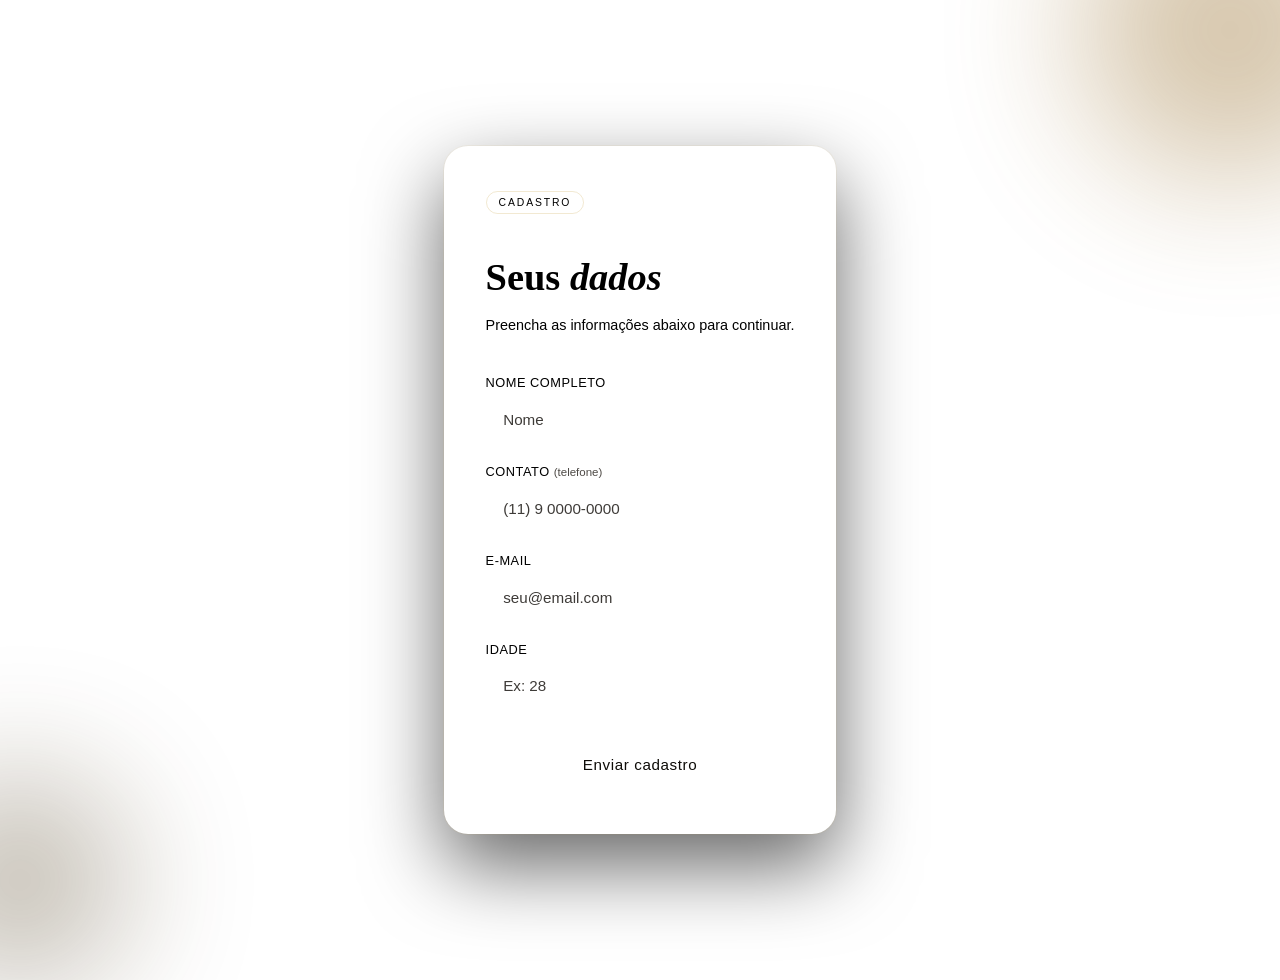
==== index.html @ 55ea4865 "Add files via upload" ====
<!DOCTYPE html>
<html lang="pt-br">
<head>
    <meta charset="UTF-8">
    <meta name="viewport" content="width=device-width, initial-scale=1.0">
    <link rel="stylesheet" href="style.css">
    <script src="./app.js" defer type="module"></script>
    <title>Contatos</title>
</head>
<body>

  <div class="">
    <div class="card">
      <div class="card-header">
        <span class="label">CADASTRO</span>
        <h1>Seus <em>dados</em></h1>
        <p>Preencha as informações abaixo para continuar.</p>
      </div>

      <form class="form" novalidate>

        <div class="field">
          <label for="nome">Nome completo</label>
          <input type="text" id="nome" name="nome" placeholder="Nome" required />
        </div>

        <div class="field">
          <label for="contato">Contato <span>(telefone)</span></label>
          <input type="tel" id="contato" name="contato" placeholder="(11) 9 0000-0000" required />
        </div>

        <div class="field">
          <label for="email">E-mail</label>
          <input type="email" id="email" name="email" placeholder="seu@email.com" required />
        </div>

        <div class="field">
          <label for="idade">Idade</label>
          <input type="number" id="idade" name="idade" placeholder="Ex: 28" min="1" max="120" required />
        </div>

        <button type="submit" class="btn">Enviar cadastro</button>
      </form>
    </div>

    <div class="decoration">
      <div class="circle c1"></div>
      <div class="circle c2"></div>
      <div class="circle c3"></div>
    </div>
  </div>
</html>
---- style.css ----
/* ===========================
   VARIÁVEIS & RESET
=========================== */
/* :root {
  --bg:         #0e0e0e;
  --surface:    #161616;
  --border:     #2a2a2a;
  --accent:     #674cc9;
  --accent-dim: rgba(107, 76, 201, 0.221);
  --text:       #f0ece4;
  --muted:      #7a7570;
  --input-bg:   #1c1c1c;
  --radius:     14px;
} */



body {
  background-image: linear-gradient(to right #818cf8, #4f46e5);
  font-family: 'DM Sans', sans-serif;
  background: var(--bg);
  color: var(--text);
  min-height: 100vh;
  display: flex;
  align-items: center;
  justify-content: center;
  padding: 2rem;
  overflow: hidden;
}


.decoration { pointer-events: none; }

.circle {
  position: absolute;
  border-radius: 50%;
  filter: blur(70px);
  opacity: .35;
  animation: float 8s ease-in-out infinite alternate;
}
.c1 {
  width: 300px; height: 300px;
  background: #8b5e14;
  top: -120px; right: -100px;
  animation-delay: 0s;
}
.c2 {
  width: 200px; height: 200px;
  background: #3d2a08;
  bottom: -80px; left: -80px;
  animation-delay: 2s;
}
.c3 {
  width: 140px; height: 140px;
  background: var(--accent);
  top: 50%; left: -60px;
  animation-delay: 4s;
}

@keyframes float {
  from { transform: translateY(0) scale(1); }
  to   { transform: translateY(-20px) scale(1.05); }
}

/* ===========================
   CARD
=========================== */
.card {
  position: relative;
  background: var(--surface);
  border: 1px solid var(--border);
  border-radius: 24px;
  padding: 2.8rem 2.6rem;
  backdrop-filter: blur(12px);
  box-shadow:
    0 0 0 1px rgba(201,168,76,.08),
    0 32px 80px rgba(0,0,0,.6);
  animation: slideUp .5s ease both;
}

@keyframes slideUp {
  from { opacity: 0; transform: translateY(30px); }
  to   { opacity: 1; transform: translateY(0); }
}

/* ===========================
   HEADER
=========================== */
.card-header {
  margin-bottom: 2.4rem;
}

.label {
  display: inline-block;
  font-size: .65rem;
  font-weight: 500;
  letter-spacing: .18em;
  color: var(--accent);
  background: var(--accent-dim);
  border: 1px solid rgba(201,168,76,.25);
  padding: .3rem .75rem;
  border-radius: 999px;
  margin-bottom: 1rem;
}

.card-header h1 {
  font-family: 'Playfair Display', serif;
  font-size: 2.4rem;
  font-weight: 700;
  line-height: 1.15;
  color: var(--text);
  margin-bottom: .5rem;
}

.card-header h1 em {
  font-style: italic;
  color: var(--accent);
}

.card-header p {
  font-size: .9rem;
  font-weight: 300;
  color: var(--muted);
  line-height: 1.6;
}

/* ===========================
   FORM & FIELDS
=========================== */
.form {
  display: flex;
  flex-direction: column;
  gap: 1.4rem;
}

.field {
  display: flex;
  flex-direction: column;
  gap: .45rem;
}

label {
  font-size: .8rem;
  font-weight: 500;
  letter-spacing: .04em;
  color: var(--muted);
  text-transform: uppercase;
}

label span {
  font-size: .72rem;
  font-weight: 300;
  text-transform: none;
  letter-spacing: 0;
  color: #4e4a46;
}

input {
  background: var(--input-bg);
  border: 1px solid var(--border);
  color: var(--text);
  font-family: 'DM Sans', sans-serif;
  font-size: .95rem;
  font-weight: 400;
  padding: .85rem 1.1rem;
  border-radius: var(--radius);
  outline: none;
  transition: border-color .2s, box-shadow .2s, background .2s;
  width: 100%;
}

input::placeholder {
  color: #3e3b38;
}

input:hover {
  border-color: #3d3930;
}

input:focus {
  border-color: var(--accent);
  background: #1f1e1b;
  box-shadow: 0 0 0 3px var(--accent-dim);
}

/* número sem setas */
input[type="number"]::-webkit-outer-spin-button,
input[type="number"]::-webkit-inner-spin-button { -webkit-appearance: none; }
input[type="number"] { -moz-appearance: textfield; }

/* ===========================
   BOTÃO
=========================== */
.btn {
  margin-top: .6rem;
  width: 100%;
  background: var(--accent);
  color: #0e0c08;
  font-family: 'DM Sans', sans-serif;
  font-size: .95rem;
  font-weight: 500;
  letter-spacing: .04em;
  padding: 1rem;
  border: none;
  border-radius: var(--radius);
  cursor: pointer;
  position: relative;
  overflow: hidden;
  transition: transform .15s, box-shadow .2s, background .2s;
}

.btn::after {
  content: '';
  position: absolute;
  inset: 0;
  background: rgba(255,255,255,.08);
  opacity: 0;
  transition: opacity .2s;
}

.btn:hover {
  background: #785cd2;
  box-shadow: 0 8px 28px rgba(201,168,76,.35);
  transform: translateY(-1px);
}

.btn:hover::after { opacity: 1; }
.btn:active { transform: translateY(0); box-shadow: none; }

/* ===========================
   RESPONSIVO
=========================== */
@media (max-width: 520px) {
  .card { padding: 2rem 1.4rem; }
  .card-header h1 { font-size: 2rem; }
}
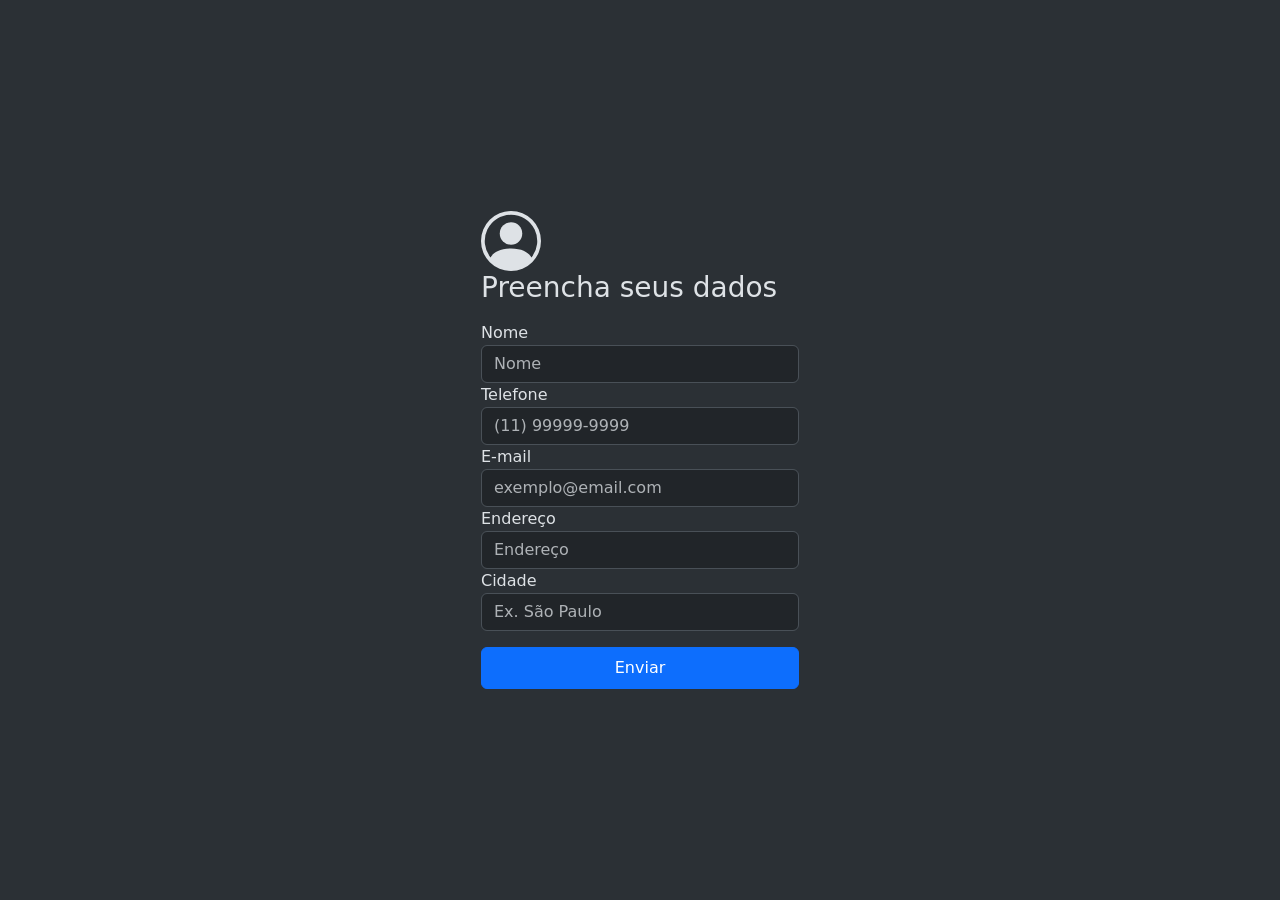
==== commit 74e4a8f1: "interface do formulario" ====
--- a/index.html
+++ b/index.html
@@ -1,52 +1,43 @@
 <!DOCTYPE html>
-<html lang="pt-br">
+<html lang="pt-br" data-bs-theme="dark">
 <head>
     <meta charset="UTF-8">
     <meta name="viewport" content="width=device-width, initial-scale=1.0">
-    <link rel="stylesheet" href="style.css">
-    <script src="./app.js" defer type="module"></script>
-    <title>Contatos</title>
+        <link href="https://cdn.jsdelivr.net/npm/bootstrap@5.3.8/dist/css/bootstrap.min.css" rel="stylesheet" 
+        integrity="sha384-sRIl4kxILFvY47J16cr9ZwB07vP4J8+LH7qKQnuqkuIAvNWLzeN8tE5YBujZqJLB" crossorigin="anonymous">
+        <link rel="stylesheet" href="style.css">
+    <title>Contato</title>
 </head>
-<body>
-
-  <div class="">
-    <div class="card">
-      <div class="card-header">
-        <span class="label">CADASTRO</span>
-        <h1>Seus <em>dados</em></h1>
-        <p>Preencha as informações abaixo para continuar.</p>
-      </div>
-
-      <form class="form" novalidate>
-
-        <div class="field">
-          <label for="nome">Nome completo</label>
-          <input type="text" id="nome" name="nome" placeholder="Nome" required />
-        </div>
-
-        <div class="field">
-          <label for="contato">Contato <span>(telefone)</span></label>
-          <input type="tel" id="contato" name="contato" placeholder="(11) 9 0000-0000" required />
-        </div>
-
-        <div class="field">
-          <label for="email">E-mail</label>
-          <input type="email" id="email" name="email" placeholder="seu@email.com" required />
-        </div>
-
-        <div class="field">
-          <label for="idade">Idade</label>
-          <input type="number" id="idade" name="idade" placeholder="Ex: 28" min="1" max="120" required />
-        </div>
-
-        <button type="submit" class="btn">Enviar cadastro</button>
-      </form>
-    </div>
-
-    <div class="decoration">
-      <div class="circle c1"></div>
-      <div class="circle c2"></div>
-      <div class="circle c3"></div>
-    </div>
-  </div>
+<body class="d-flex align-items-center py-4 bg-body-tertiary">
+    <main class="w-100 m-auto form-container">
+        <form>
+                <svg xmlns="http://www.w3.org/2000/svg" width="60" height="60" fill="currentColor" class="bi bi-person-circle" viewBox="0 0 16 16">
+  <path d="M11 6a3 3 0 1 1-6 0 3 3 0 0 1 6 0"/>
+  <path fill-rule="evenodd" d="M0 8a8 8 0 1 1 16 0A8 8 0 0 1 0 8m8-7a7 7 0 0 0-5.468 11.37C3.242 11.226 4.805 10 8 10s4.757 1.225 5.468 2.37A7 7 0 0 0 8 1"/>
+</svg>
+                <h1 class="h3 mb-3 fw-normal">Preencha seus dados</h1>
+                <div>
+                    <label for="floatingInput">Nome</label>
+                    <input type="text" class="form-control" id="form-floatingInput" placeholder="Nome"/>
+                </div>
+                <div>
+                    <label for="floatingInput">Telefone</label>
+                    <input type="tel" class="form-control" id="form-floatingInput" placeholder="(11) 99999-9999"/>
+                </div>
+                <div>
+                    <label for="floatingInput">E-mail</label>
+                    <input type="email" class="form-control" id="form-floatingInput" placeholder="exemplo@email.com"/>
+                </div>
+                <div>
+                    <label for="floatingInput">Endereço</label>
+                    <input type="text" class="form-control" id="form-floatingInput" placeholder="Endereço"/>
+                </div>
+                <div>
+                    <label for="floatingInput">Cidade</label>
+                    <input type="text" class="form-control" id="form-floatingInput" placeholder="Ex. São Paulo"/>
+                </div>
+                <button class="btn btn-primary w-100 py-2 mt-3">Enviar</button>
+        </form>
+    </main>
+</body>
 </html>
--- a/style.css
+++ b/style.css
@@ -1,236 +1,8 @@
-/* ===========================
-   VARIÁVEIS & RESET
-=========================== */
-/* :root {
-  --bg:         #0e0e0e;
-  --surface:    #161616;
-  --border:     #2a2a2a;
-  --accent:     #674cc9;
-  --accent-dim: rgba(107, 76, 201, 0.221);
-  --text:       #f0ece4;
-  --muted:      #7a7570;
-  --input-bg:   #1c1c1c;
-  --radius:     14px;
-} */
-
-
-
-body {
-  background-image: linear-gradient(to right #818cf8, #4f46e5);
-  font-family: 'DM Sans', sans-serif;
-  background: var(--bg);
-  color: var(--text);
-  min-height: 100vh;
-  display: flex;
-  align-items: center;
-  justify-content: center;
-  padding: 2rem;
-  overflow: hidden;
+html,body{
+    height: 100%;
 }
 
-
-.decoration { pointer-events: none; }
-
-.circle {
-  position: absolute;
-  border-radius: 50%;
-  filter: blur(70px);
-  opacity: .35;
-  animation: float 8s ease-in-out infinite alternate;
-}
-.c1 {
-  width: 300px; height: 300px;
-  background: #8b5e14;
-  top: -120px; right: -100px;
-  animation-delay: 0s;
-}
-.c2 {
-  width: 200px; height: 200px;
-  background: #3d2a08;
-  bottom: -80px; left: -80px;
-  animation-delay: 2s;
-}
-.c3 {
-  width: 140px; height: 140px;
-  background: var(--accent);
-  top: 50%; left: -60px;
-  animation-delay: 4s;
-}
-
-@keyframes float {
-  from { transform: translateY(0) scale(1); }
-  to   { transform: translateY(-20px) scale(1.05); }
-}
-
-/* ===========================
-   CARD
-=========================== */
-.card {
-  position: relative;
-  background: var(--surface);
-  border: 1px solid var(--border);
-  border-radius: 24px;
-  padding: 2.8rem 2.6rem;
-  backdrop-filter: blur(12px);
-  box-shadow:
-    0 0 0 1px rgba(201,168,76,.08),
-    0 32px 80px rgba(0,0,0,.6);
-  animation: slideUp .5s ease both;
-}
-
-@keyframes slideUp {
-  from { opacity: 0; transform: translateY(30px); }
-  to   { opacity: 1; transform: translateY(0); }
-}
-
-/* ===========================
-   HEADER
-=========================== */
-.card-header {
-  margin-bottom: 2.4rem;
-}
-
-.label {
-  display: inline-block;
-  font-size: .65rem;
-  font-weight: 500;
-  letter-spacing: .18em;
-  color: var(--accent);
-  background: var(--accent-dim);
-  border: 1px solid rgba(201,168,76,.25);
-  padding: .3rem .75rem;
-  border-radius: 999px;
-  margin-bottom: 1rem;
-}
-
-.card-header h1 {
-  font-family: 'Playfair Display', serif;
-  font-size: 2.4rem;
-  font-weight: 700;
-  line-height: 1.15;
-  color: var(--text);
-  margin-bottom: .5rem;
-}
-
-.card-header h1 em {
-  font-style: italic;
-  color: var(--accent);
-}
-
-.card-header p {
-  font-size: .9rem;
-  font-weight: 300;
-  color: var(--muted);
-  line-height: 1.6;
-}
-
-/* ===========================
-   FORM & FIELDS
-=========================== */
-.form {
-  display: flex;
-  flex-direction: column;
-  gap: 1.4rem;
-}
-
-.field {
-  display: flex;
-  flex-direction: column;
-  gap: .45rem;
-}
-
-label {
-  font-size: .8rem;
-  font-weight: 500;
-  letter-spacing: .04em;
-  color: var(--muted);
-  text-transform: uppercase;
-}
-
-label span {
-  font-size: .72rem;
-  font-weight: 300;
-  text-transform: none;
-  letter-spacing: 0;
-  color: #4e4a46;
-}
-
-input {
-  background: var(--input-bg);
-  border: 1px solid var(--border);
-  color: var(--text);
-  font-family: 'DM Sans', sans-serif;
-  font-size: .95rem;
-  font-weight: 400;
-  padding: .85rem 1.1rem;
-  border-radius: var(--radius);
-  outline: none;
-  transition: border-color .2s, box-shadow .2s, background .2s;
-  width: 100%;
-}
-
-input::placeholder {
-  color: #3e3b38;
-}
-
-input:hover {
-  border-color: #3d3930;
-}
-
-input:focus {
-  border-color: var(--accent);
-  background: #1f1e1b;
-  box-shadow: 0 0 0 3px var(--accent-dim);
-}
-
-/* número sem setas */
-input[type="number"]::-webkit-outer-spin-button,
-input[type="number"]::-webkit-inner-spin-button { -webkit-appearance: none; }
-input[type="number"] { -moz-appearance: textfield; }
-
-/* ===========================
-   BOTÃO
-=========================== */
-.btn {
-  margin-top: .6rem;
-  width: 100%;
-  background: var(--accent);
-  color: #0e0c08;
-  font-family: 'DM Sans', sans-serif;
-  font-size: .95rem;
-  font-weight: 500;
-  letter-spacing: .04em;
-  padding: 1rem;
-  border: none;
-  border-radius: var(--radius);
-  cursor: pointer;
-  position: relative;
-  overflow: hidden;
-  transition: transform .15s, box-shadow .2s, background .2s;
-}
-
-.btn::after {
-  content: '';
-  position: absolute;
-  inset: 0;
-  background: rgba(255,255,255,.08);
-  opacity: 0;
-  transition: opacity .2s;
-}
-
-.btn:hover {
-  background: #785cd2;
-  box-shadow: 0 8px 28px rgba(201,168,76,.35);
-  transform: translateY(-1px);
-}
-
-.btn:hover::after { opacity: 1; }
-.btn:active { transform: translateY(0); box-shadow: none; }
-
-/* ===========================
-   RESPONSIVO
-=========================== */
-@media (max-width: 520px) {
-  .card { padding: 2rem 1.4rem; }
-  .card-header h1 { font-size: 2rem; }
-}
+.form-container{
+    max-width: 350px;
+    padding: 1rem;
+}
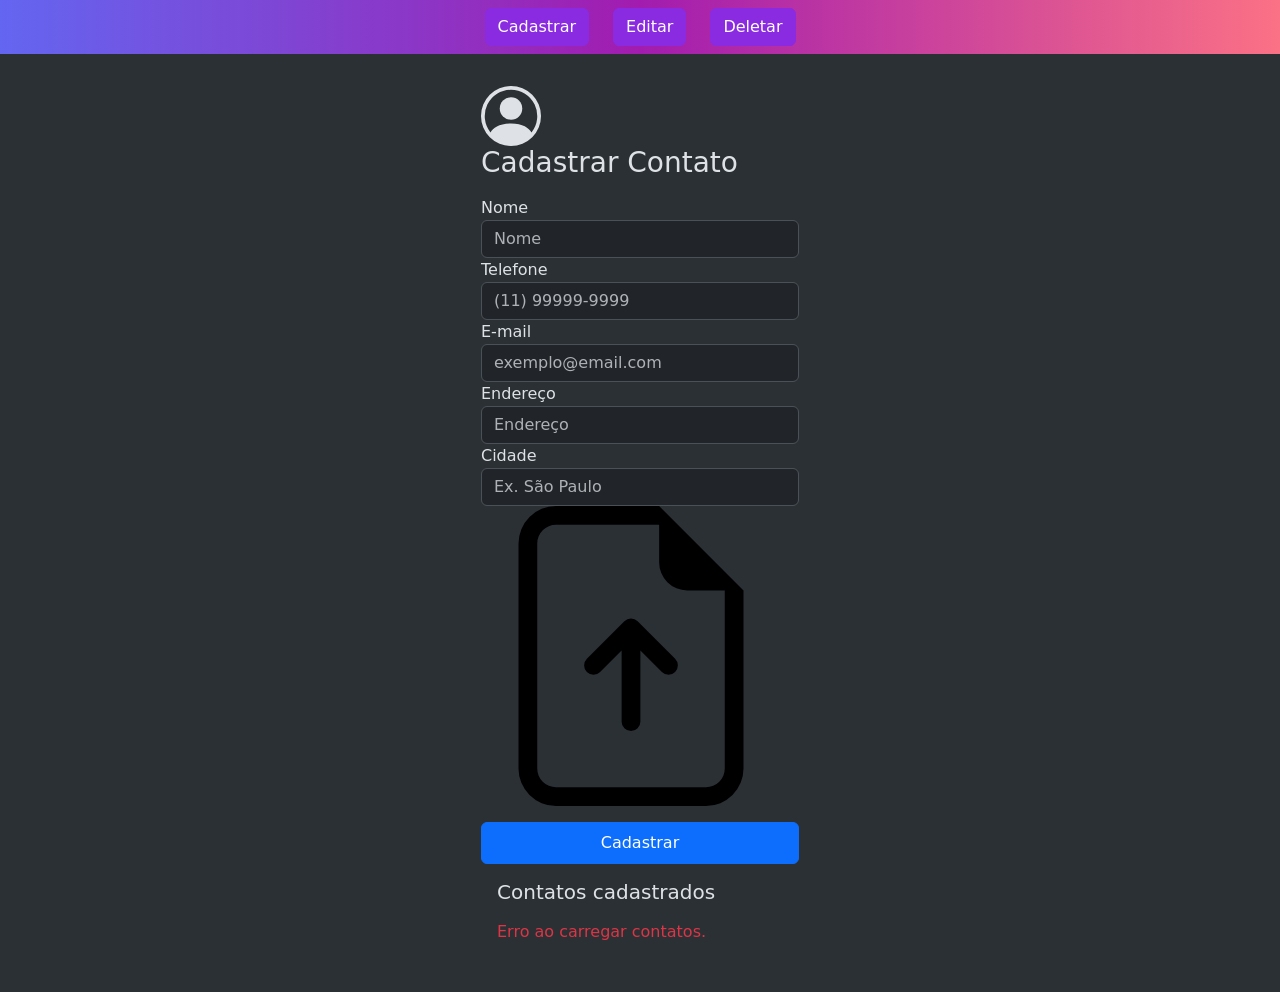
==== commit 15f3661e: "adicionadoup de imagem" ====
--- a/index.html
+++ b/index.html
@@ -3,41 +3,74 @@
 <head>
     <meta charset="UTF-8">
     <meta name="viewport" content="width=device-width, initial-scale=1.0">
-        <link href="https://cdn.jsdelivr.net/npm/bootstrap@5.3.8/dist/css/bootstrap.min.css" rel="stylesheet" 
+    <link href="https://cdn.jsdelivr.net/npm/bootstrap@5.3.8/dist/css/bootstrap.min.css" rel="stylesheet"
         integrity="sha384-sRIl4kxILFvY47J16cr9ZwB07vP4J8+LH7qKQnuqkuIAvNWLzeN8tE5YBujZqJLB" crossorigin="anonymous">
-        <link rel="stylesheet" href="style.css">
-    <title>Contato</title>
+    <link rel="stylesheet" href="style.css">
+    <title>Cadastrar Contato</title>
 </head>
-<body class="d-flex align-items-center py-4 bg-body-tertiary">
+<body class="bg-body-tertiary" style="padding-top: 70px;">
     <main class="w-100 m-auto form-container">
-        <form>
-                <svg xmlns="http://www.w3.org/2000/svg" width="60" height="60" fill="currentColor" class="bi bi-person-circle" viewBox="0 0 16 16">
-  <path d="M11 6a3 3 0 1 1-6 0 3 3 0 0 1 6 0"/>
-  <path fill-rule="evenodd" d="M0 8a8 8 0 1 1 16 0A8 8 0 0 1 0 8m8-7a7 7 0 0 0-5.468 11.37C3.242 11.226 4.805 10 8 10s4.757 1.225 5.468 2.37A7 7 0 0 0 8 1"/>
-</svg>
-                <h1 class="h3 mb-3 fw-normal">Preencha seus dados</h1>
-                <div>
-                    <label for="floatingInput">Nome</label>
-                    <input type="text" class="form-control" id="form-floatingInput" placeholder="Nome"/>
-                </div>
-                <div>
-                    <label for="floatingInput">Telefone</label>
-                    <input type="tel" class="form-control" id="form-floatingInput" placeholder="(11) 99999-9999"/>
-                </div>
-                <div>
-                    <label for="floatingInput">E-mail</label>
-                    <input type="email" class="form-control" id="form-floatingInput" placeholder="exemplo@email.com"/>
-                </div>
-                <div>
-                    <label for="floatingInput">Endereço</label>
-                    <input type="text" class="form-control" id="form-floatingInput" placeholder="Endereço"/>
-                </div>
-                <div>
-                    <label for="floatingInput">Cidade</label>
-                    <input type="text" class="form-control" id="form-floatingInput" placeholder="Ex. São Paulo"/>
-                </div>
-                <button class="btn btn-primary w-100 py-2 mt-3">Enviar</button>
+
+        <!-- Navegação -->
+    <nav class="navbar navbar-dark bg-dark w-100 fixed-top">
+        <div class="container-fluid justify-content-center gap-4">
+            <a href="index.html"   class="btn btn-primary">Cadastrar</a>
+            <a href="editar.html"  class="btn btn-warning">Editar</a>
+            <a href="deletar.html" class="btn btn-danger">Deletar</a>
+        </div>
+    </nav>
+
+        <!-- Formulário de cadastro -->
+        <form id="form-cadastro">
+            <svg xmlns="http://www.w3.org/2000/svg" width="60" height="60" fill="currentColor" class="bi bi-person-circle" viewBox="0 0 16 16">
+                <path d="M11 6a3 3 0 1 1-6 0 3 3 0 0 1 6 0"/>
+                <path fill-rule="evenodd" d="M0 8a8 8 0 1 1 16 0A8 8 0 0 1 0 8m8-7a7 7 0 0 0-5.468 11.37C3.242 11.226 4.805 10 8 10s4.757 1.225 5.468 2.37A7 7 0 0 0 8 1"/>
+            </svg>
+            <h1 class="h3 mb-3 fw-normal">Cadastrar Contato</h1>
+
+            <div>
+                <label for="input-nome">Nome</label>
+                <input type="text" class="form-control" id="input-nome" placeholder="Nome" required/>
+            </div>
+            <div>
+                <label for="input-telefone">Telefone</label>
+                <input type="tel" class="form-control" id="input-telefone" placeholder="(11) 99999-9999" required/>
+            </div>
+            <div>
+                <label for="input-email">E-mail</label>
+                <input type="email" class="form-control" id="input-email" placeholder="exemplo@email.com" required/>
+            </div>
+            <div>
+                <label for="input-endereco">Endereço</label>
+                <input type="text" class="form-control" id="input-endereco" placeholder="Endereço" required/>
+            </div>
+            <div>
+                <label for="input-cidade">Cidade</label>
+                <input type="text" class="form-control" id="input-cidade" placeholder="Ex. São Paulo" required/>
+            </div>
+
+            <div class="preview-container">
+                <input id="preview-input" class="preview-input" type="file" accept="image/*">
+                <label class="preview-label" for="preview-input"></label>
+                <img id="preview-image" class="preview-image" src="./images/upload.svg">
+
+            </div>
+
+            <button type="submit" class="btn btn-primary w-100 py-2 mt-3">Cadastrar</button>
         </form>
+
+        <!-- Lista de contatos -->
+        <section class="w-100 m-auto form-container">
+            <h2 class="h5 mb-3">Contatos cadastrados</h2>
+            <div id="lista-contatos">
+                <p class="text-secondary">Carregando contatos...</p>
+            </div>
+        </section>
+
     </main>
+
+    <script src="https://cdn.jsdelivr.net/npm/bootstrap@5.3.8/dist/js/bootstrap.bundle.min.js"
+        integrity="sha384-YvpcrYf0tY3lHB60NNkmXc4s9bIOgUxi8T/jzmQqHvvXhcPJTXzTwfKQ7JRQY" crossorigin="anonymous"></script>
+    <script type="module" src="/app.js" defer></script>
 </body>
 </html>
--- a/style.css
+++ b/style.css
@@ -5,4 +5,64 @@
 .form-container{
     max-width: 350px;
     padding: 1rem;
+}
+
+nav{
+    background: linear-gradient(to left, #fb7185, #a21caf, #6366f1);
+}
+
+/* Cadastrar */
+nav .btn-primary {
+    background-color: blueviolet;
+    border-color: blueviolet;
+    color: #fff;
+}
+
+/* Editar */
+nav .btn-warning {
+    background-color: blueviolet;
+    border-color: blueviolet;
+    color: #fff;
+}
+
+/* Deletar */
+nav .btn-danger {
+    background-color: blueviolet;
+    border-color: blueviolet;
+    color: #fff;
+}
+
+nav .btn-primary:hover {
+    background-color: #fb7185;
+    border-color: black;
+}
+
+nav .btn-warning:hover {
+    background-color: #fb7185;
+    border-color: black;
+}
+
+nav .btn-danger:hover {
+    background-color: #fb7185;
+    border-color: black;
+}
+
+
+.preview-container{
+    position: relative;
+    width: 300px;
+    height: 300px;
+}
+.preview-input {
+    display: none;
+}
+
+.preview-label {
+    position: absolute;
+    width: 100%;
+    height: 100%;
+}
+.preview-image {
+    width: 100%;
+    height: 100%;
 }
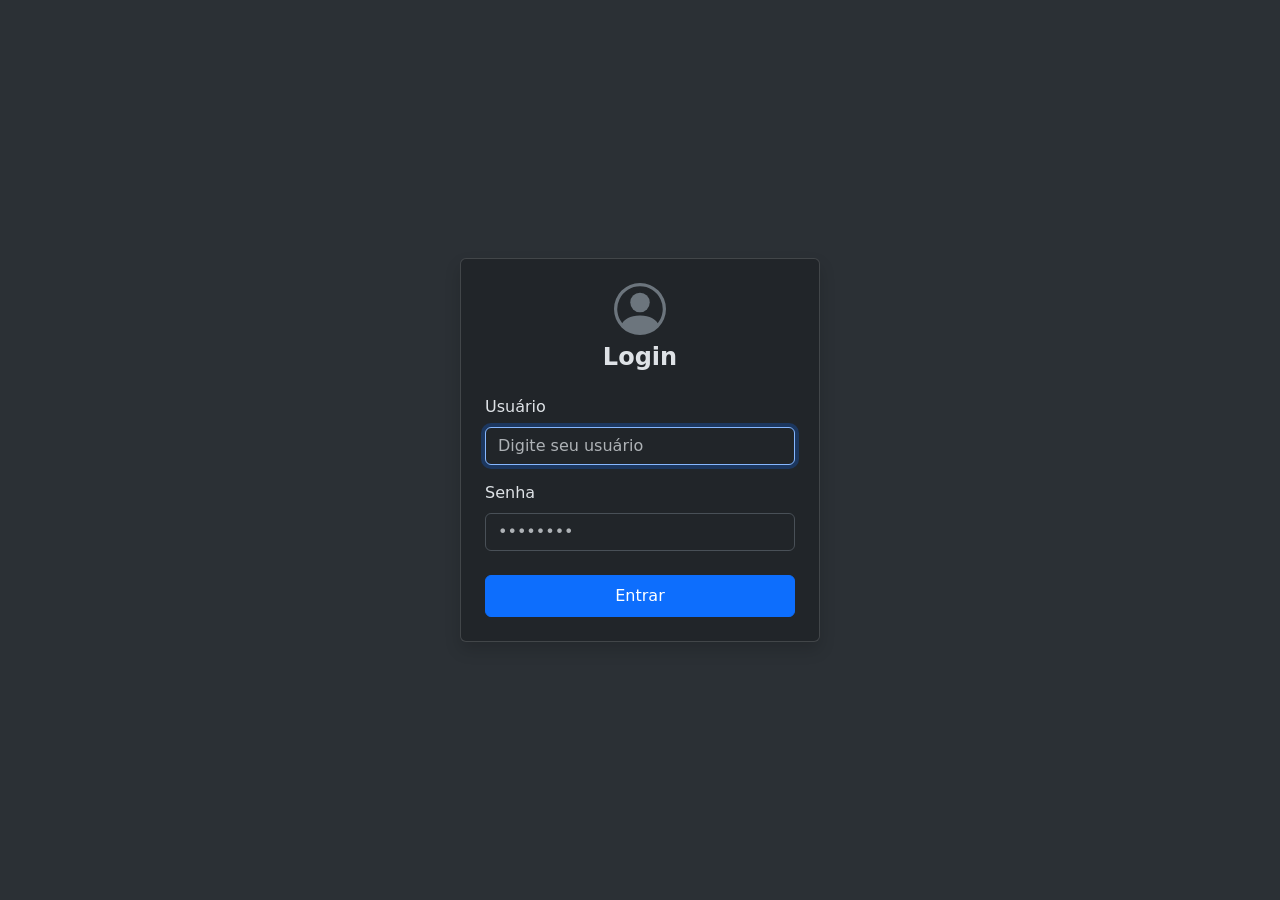
==== commit 5a82b014: "aba de login" ====
--- a/index.html
+++ b/index.html
@@ -5,72 +5,54 @@
     <meta name="viewport" content="width=device-width, initial-scale=1.0">
     <link href="https://cdn.jsdelivr.net/npm/bootstrap@5.3.8/dist/css/bootstrap.min.css" rel="stylesheet"
         integrity="sha384-sRIl4kxILFvY47J16cr9ZwB07vP4J8+LH7qKQnuqkuIAvNWLzeN8tE5YBujZqJLB" crossorigin="anonymous">
-    <link rel="stylesheet" href="style.css">
-    <title>Cadastrar Contato</title>
+    <title>Login</title>
+    <style>
+        body {
+            min-height: 100vh;
+            display: flex;
+            align-items: center;
+            justify-content: center;
+        }
+
+        .card-login {
+            width: 100%;
+            max-width: 360px;
+        }
+    </style>
 </head>
-<body class="bg-body-tertiary" style="padding-top: 70px;">
-    <main class="w-100 m-auto form-container">
+<body class="bg-body-tertiary">
 
-        <!-- Navegação -->
-    <nav class="navbar navbar-dark bg-dark w-100 fixed-top">
-        <div class="container-fluid justify-content-center gap-4">
-            <a href="index.html"   class="btn btn-primary">Cadastrar</a>
-            <a href="editar.html"  class="btn btn-warning">Editar</a>
-            <a href="deletar.html" class="btn btn-danger">Deletar</a>
-        </div>
-    </nav>
+    <div class="card shadow card-login">
+        <div class="card-body p-4">
 
-        <!-- Formulário de cadastro -->
-        <form id="form-cadastro">
-            <svg xmlns="http://www.w3.org/2000/svg" width="60" height="60" fill="currentColor" class="bi bi-person-circle" viewBox="0 0 16 16">
-                <path d="M11 6a3 3 0 1 1-6 0 3 3 0 0 1 6 0"/>
-                <path fill-rule="evenodd" d="M0 8a8 8 0 1 1 16 0A8 8 0 0 1 0 8m8-7a7 7 0 0 0-5.468 11.37C3.242 11.226 4.805 10 8 10s4.757 1.225 5.468 2.37A7 7 0 0 0 8 1"/>
-            </svg>
-            <h1 class="h3 mb-3 fw-normal">Cadastrar Contato</h1>
-
-            <div>
-                <label for="input-nome">Nome</label>
-                <input type="text" class="form-control" id="input-nome" placeholder="Nome" required/>
-            </div>
-            <div>
-                <label for="input-telefone">Telefone</label>
-                <input type="tel" class="form-control" id="input-telefone" placeholder="(11) 99999-9999" required/>
-            </div>
-            <div>
-                <label for="input-email">E-mail</label>
-                <input type="email" class="form-control" id="input-email" placeholder="exemplo@email.com" required/>
-            </div>
-            <div>
-                <label for="input-endereco">Endereço</label>
-                <input type="text" class="form-control" id="input-endereco" placeholder="Endereço" required/>
-            </div>
-            <div>
-                <label for="input-cidade">Cidade</label>
-                <input type="text" class="form-control" id="input-cidade" placeholder="Ex. São Paulo" required/>
+            <div class="text-center mb-4">
+                <svg xmlns="http://www.w3.org/2000/svg" width="52" height="52" fill="currentColor"
+                    class="bi bi-person-circle text-secondary" viewBox="0 0 16 16">
+                    <path d="M11 6a3 3 0 1 1-6 0 3 3 0 0 1 6 0"/>
+                    <path fill-rule="evenodd"
+                        d="M0 8a8 8 0 1 1 16 0A8 8 0 0 1 0 8m8-7a7 7 0 0 0-5.468 11.37C3.242 11.226 4.805 10 8 10s4.757 1.225 5.468 2.37A7 7 0 0 0 8 1"/>
+                </svg>
+                <h1 class="h4 mt-2 fw-semibold mb-0">Login</h1>
             </div>
 
-            <div class="preview-container">
-                <input id="preview-input" class="preview-input" type="file" accept="image/*">
-                <label class="preview-label" for="preview-input"></label>
-                <img id="preview-image" class="preview-image" src="./images/upload.svg">
+            <form action="cadastro.html" method="get">
+                <div class="mb-3">
+                    <label for="usuario" class="form-label">Usuário</label>
+                    <input type="text" class="form-control" id="usuario"
+                        placeholder="Digite seu usuário" required autofocus/>
+                </div>
+                <div class="mb-4">
+                    <label for="senha" class="form-label">Senha</label>
+                    <input type="password" class="form-control" id="senha"
+                        placeholder="••••••••" required/>
+                </div>
+                <button type="submit" class="btn btn-primary w-100 py-2">Entrar</button>
+            </form>
 
-            </div>
-
-            <button type="submit" class="btn btn-primary w-100 py-2 mt-3">Cadastrar</button>
-        </form>
-
-        <!-- Lista de contatos -->
-        <section class="w-100 m-auto form-container">
-            <h2 class="h5 mb-3">Contatos cadastrados</h2>
-            <div id="lista-contatos">
-                <p class="text-secondary">Carregando contatos...</p>
-            </div>
-        </section>
-
-    </main>
+        </div>
+    </div>
 
     <script src="https://cdn.jsdelivr.net/npm/bootstrap@5.3.8/dist/js/bootstrap.bundle.min.js"
         integrity="sha384-YvpcrYf0tY3lHB60NNkmXc4s9bIOgUxi8T/jzmQqHvvXhcPJTXzTwfKQ7JRQY" crossorigin="anonymous"></script>
-    <script type="module" src="/app.js" defer></script>
 </body>
-</html>+</html>
